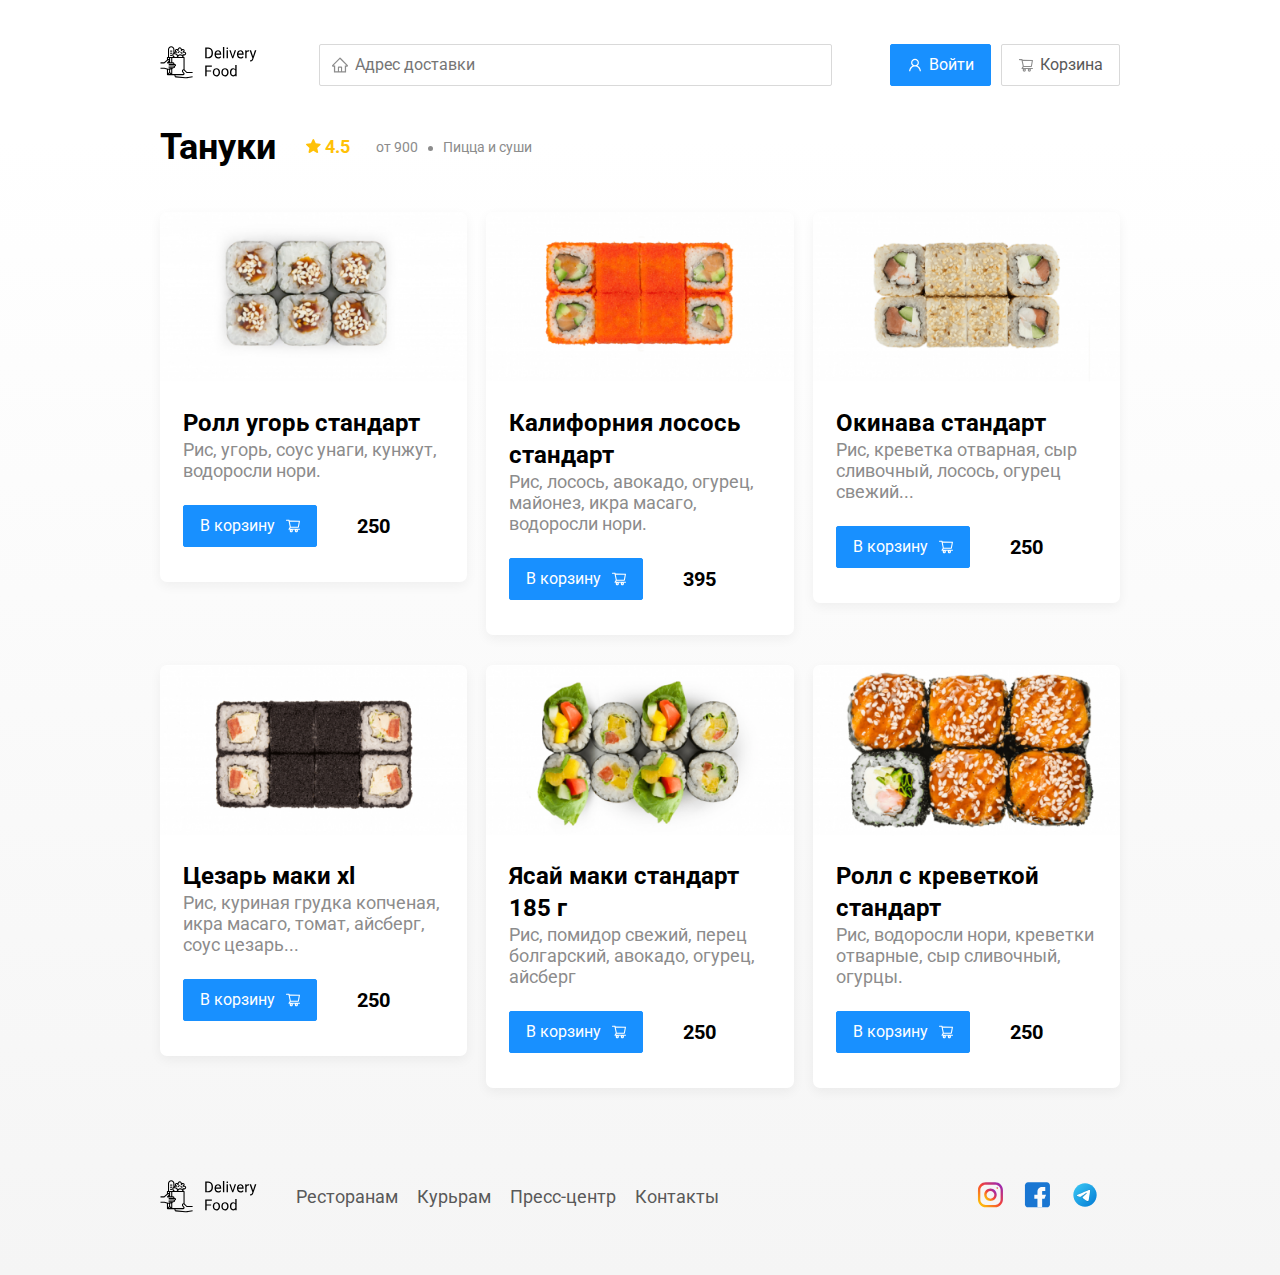
==== restaraunt.html @ 7c4f9a90 "commit" ====
<!DOCTYPE html>
<html lang="ru">
    <head>
        <meta charset="UTF-8"/>
        <meta name="viewport" content="width=device-width, initial-scale=1.0" />
        <title>Тануки</title>
        <link rel="preconnect" href="https://fonts.googleapis.com">
        <link rel="preconnect" href="https://fonts.gstatic.com" crossorigin>
        <link rel="stylesheet" href="https://fonts.googleapis.com/css2?family=Roboto:wght@400;700&display=swap" />
        <link rel="stylesheet" href="https://cdnjs.cloudflare.com/ajax/libs/animate.css/4.1.1/animate.min.css" />
        <link rel="stylesheet" href="css/style.css" />
        <link rel="stylesheet" href="css/normalize.css">
    </head>
    <body>
        <div class="container">
            <header class="header">
                <a href="index.html" class="logo">
                    <img src="img/logo.svg" alt="logo" class="logo" />
                </a>
                <input type="text" class="input input-address" placeholder="Адрес доставки">
                <div class="buttons">
                    <button class="button button-primary">
                        <img src="img/user.svg" alt="user" class="button-icon">
                        <span class="button-text">Войти</span>
                    </button>
                    <button class="button" id="cart-button">
                        <img src="img/shopping-cart.svg" alt="user" class="button-icon">
                        <span class="button-text">Корзина</span>
                    </button>
                </div>
            </header>

            
        </div>
        <!-- /.container -->
        <main class="main">
            <div class="container">
                
                <section class="restaraunt">
                    <div class="section-heading">
                        <h2 class="section-title">Тануки</h2>
                        <div class="card-info">
                            <div class="rating">
                                <img src="/img/star.svg" alt="rating" class="rating-star">
                                4.5
                            </div>
                            <div class="price">от 900</div>
                            <div class="category">Пицца и суши</div>
                        </div>
                    </div>
                    <div class="cards">
                        <div class="card wow animate__animated animate__fadeInUp" data-wow-delay="0.2s">
                            <img src="img/ugor.png" alt="card" class="card-image" />
                            <div class="card-text">
                                <div class="card-heading">
                                    <h3 class="card-title card-title-reg">Ролл угорь стандарт</h3>
                                </div>
                                <!-- /.card-heading -->
                                <div class="card-info">
                                    <div class="ingredietns">Рис, угорь, соус унаги, кунжут, водоросли нори.</div>
                                </div>
                                
                                <div class="card-buttons">
                                    <button class="button button-primary">
                                        <span class="button-card-text">В корзину</span>
                                        <img src="img/store.svg" alt="shopping-cart" class="card-button-image">
                                    </button>
                                    <strong class="card-price-bold">250</strong>
                                </div>
                            </div>
                            <!-- /.card-text -->
                        </div>
                        <!-- /.card -->
                
                        <div class="card wow animate__animated animate__fadeInUp" data-wow-delay="0.4s">
                            <img src="img/californy.png" alt="card" class="card-image" />
                            <div class="card-text">
                                <div class="card-heading">
                                    <h3 class="card-title card-title-reg">Калифорния лосось стандарт</h3>
                                </div>
                                <!-- /.card-heading -->
                                <div class="card-info">
                                    <div class="ingredietns">Рис, лосось, авокадо, огурец, майонез, икра масаго, водоросли нори.</div>
                                </div>
                            
                                <div class="card-buttons">
                                    <button class="button button-primary">
                                        <span class="button-card-text">В корзину</span>
                                        <img src="img/store.svg" alt="shopping-cart" class="card-button-image">
                                    </button>
                                    <strong class="card-price-bold">395</strong>
                                </div>
                            </div>
                            <!-- /.card-text -->
                        </div>
                        <!-- /.card -->
                
                        <div class="card wow animate__animated animate__fadeInUp" data-wow-delay="0.6s">
                            <img src="img/okinawa.png" alt="card" class="card-image" />
                            <div class="card-text">
                                <div class="card-heading">
                                    <h3 class="card-title card-title-reg">Окинава стандарт</h3>
                                </div>
                                <!-- /.card-heading -->
                                <div class="card-info">
                                    <div class="ingredietns">Рис, креветка отварная, сыр сливочный, лосось, огурец свежий...</div>
                                </div>
                            
                                <div class="card-buttons">
                                    <button class="button button-primary">
                                        <span class="button-card-text">В корзину</span>
                                        <img src="img/store.svg" alt="shopping-cart" class="card-button-image">
                                    </button>
                                    <strong class="card-price-bold">250</strong>
                                </div>
                            </div>
                            <!-- /.card-text -->
                        </div>
                        <!-- /.card -->
                
                        <div class="card wow animate__animated animate__fadeInUp" data-wow-delay="0.2s">
                            <img src="img/csesar.png" alt="card" class="card-image" />
                            <div class="card-text">
                                <div class="card-heading">
                                    <h3 class="card-title card-title-reg">Цезарь маки xl</h3>
                                </div>
                                <!-- /.card-heading -->
                                <div class="card-info">
                                    <div class="ingredietns">Рис, куриная грудка копченая, икра масаго, томат, айсберг, соус цезарь...</div>
                                </div>
                            
                                <div class="card-buttons">
                                    <button class="button button-primary">
                                        <span class="button-card-text">В корзину</span>
                                        <img src="img/store.svg" alt="shopping-cart" class="card-button-image">
                                    </button>
                                    <strong class="card-price-bold">250</strong>
                                </div>
                            </div>
                            <!-- /.card-text -->
                        </div>
                        <!-- /.card -->
                
                        <div class="card wow animate__animated animate__fadeInUp" data-wow-delay="0.4s">
                            <img src="img/yasai.png" alt="card" class="card-image" />
                            <div class="card-text">
                                <div class="card-heading">
                                    <h3 class="card-title card-title-reg">Ясай маки стандарт 185 г</h3>
                                </div>
                                <!-- /.card-heading -->
                                <div class="card-info">
                                    <div class="ingredietns">Рис, помидор свежий, перец болгарский, авокадо, огурец, айсберг</div>
                                </div>
                            
                                <div class="card-buttons">
                                    <button class="button button-primary">
                                        <span class="button-card-text">В корзину</span>
                                        <img src="img/store.svg" alt="shopping-cart" class="card-button-image">
                                    </button>
                                    <strong class="card-price-bold">250</strong>
                                </div>
                            </div>
                            <!-- /.card-text -->
                        </div>
                        <!-- /.card -->
                
                        <div class="card wow animate__animated animate__fadeInUp" data-wow-delay="0.6s">
                            <img src="img/krevetka.png" alt="card" class="card-image" />
                            <div class="card-text">
                                <div class="card-heading">
                                    <h3 class="card-title card-title-reg">Ролл с креветкой стандарт</h3>
                                </div>
                                <!-- /.card-heading -->
                                <div class="card-info">
                                    <div class="ingredietns">Рис, водоросли нори, креветки отварные, сыр сливочный, огурцы.</div>
                                </div>
                            
                                <div class="card-buttons">
                                    <button class="button button-primary">
                                        <span class="button-card-text">В корзину</span>
                                        <img src="img/store.svg" alt="shopping-cart" class="card-button-image">
                                    </button>
                                    <strong class="card-price-bold">250</strong>
                                </div>
                            </div>
                            <!-- /.card-text -->
                        </div>
                        <!-- /.card -->
                    </div>
                    <!-- /.cards -->
                
                </section>
            </div>
            <!-- /.container -->
            <footer class="footer">
                <div class="container">
                    <div class="footer-block">
                        <img src="img/logo.svg" alt="logo" class="logo footer-logo">
                        <nav class="footer-nav">
                            <a href="" class="footer-link">Ресторанам</a>
                            <a href="" class="footer-link">Курьрам</a>
                            <a href="" class="footer-link">Пресс-центр</a>
                            <a href="" class="footer-link">Контакты</a>
                        </nav>
                         <div class="social-links">
                            <a href="" class="social-link"><img src="img/Inst.svg" alt="instagram"></a>
                            <a href="" class="social-link"><img src="img/Facebook.svg" alt="facebook"></a>
                            <a href="" class="social-link"><img src="img/telegram.svg" alt="telegram"></a>
                         </div>
                    </div>
                    <!-- /.footer-block -->
                </div>
            </footer>

            <div class="modal">
                <div class="modal-dialog">
                    <div class="modal-header">
                        <h3 class="modal-title">Кошик</h3>
                        <button class="close">&times;</button>
                    </div>
                    <div class="modal-body">
                        <div class="food-row">
                            <span class="food-name">Ролл угорь стандарт</span>
                            <strong class="food-price">250</strong>
                            <div class="food-counter">
                                <button class="counter-button">-</button>
                                <span class="counter">1</span>
                                <button class="counter-button">+</button>
                            </div>
                        </div>
                        <!-- /.foods-row -->
                        <div class="food-row">
                            <span class="food-name">Ролл угорь стандарт</span>
                            <strong class="food-price">250</strong>
                            <div class="food-counter">
                                <button class="counter-button">-</button>
                                <span class="counter">1</span>
                                <button class="counter-button">+</button>
                            </div>
                        </div>
                        <!-- /.foods-row -->
                        <div class="food-row">
                            <span class="food-name">Ролл угорь стандарт</span>
                            <strong class="food-price">250</strong>
                            <div class="food-counter">
                                <button class="counter-button">-</button>
                                <span class="counter">1</span>
                                <button class="counter-button">+</button>
                            </div>
                        </div>
                        <!-- /.foods-row -->
                        <div class="food-row">
                            <span class="food-name">Ролл угорь стандарт</span>
                            <strong class="food-price">250</strong>
                            <div class="food-counter">
                                <button class="counter-button">-</button>
                                <span class="counter">1</span>
                                <button class="counter-button">+</button>
                            </div>
                        </div>
                        <!-- /.foods-row -->
                        <div class="food-row">
                            <span class="food-name">Ролл угорь стандарт</span>
                            <strong class="food-price">250</strong>
                            <div class="food-counter">
                                <button class="counter-button">-</button>
                                <span class="counter">1</span>
                                <button class="counter-button">+</button>
                            </div>
                        </div>
                        <!-- /.foods-row -->
                        
                    </div>
                    <!-- /.modal-body -->
                    <div class="modal-footer">
                        <span class="modal-pricetag">1250</span>
                        <div class="footer-buttons">
                            <button class="button button-primary">Оформить заказ</button>
                            <button class="button">Отмена</button>
                        </div>
                    </div>
                    <!-- /.modal-footer -->

                </div>
                <!-- /.modal-dialog -->
            </div>

        </main>
        <script src="js/wow.min.js"></script>
        <script src="js/main.js"></script>
    </body>
</html>
---- css/style.css ----
*{
    box-sizing:border-box;
}
body{
    font-family: "Roboto", sans-serif;
    padding-top: 44px;
}
.container{
    max-width: 1200px;
    margin:auto;
    
}
.header{
    display: flex;
    align-items: center;
    justify-content: space-between;
    margin-bottom: 40px;
}
.input{
    background: #FFFFFF;
    border: 1px solid #D9D9D9;
    border-radius: 2px;
    font-size: 16px;
    line-height: 24px;
    padding: 8px;
    padding-left: 35px;
    background-repeat: no-repeat;
    background-position: left 11px center;
}
.input-address{
    flex:0.8;
    background-image: url(../img/home.svg);
}
.input-search{
    background-image: url(../img/search.svg);
    width: 300px;
    margin-left: auto;
}
.buttons{
    display: flex;
    align-items:center;
}
.button{
    display: flex;
    align-items:center;
    padding: 8px 16px;
    background: #FFFFFF;
    border: 1px solid #D9D9D9;
    box-sizing: border-box;
    box-shadow: 0px 0px 2px rgba(0, 0, 0, 0.0015);
    border-radius: 2px;
    color: #595959;
    font-size: 16px;
    line-height: 24px;
    display: flex;
    align-items:center;
}
.button-primary{
    background: #1890FF;
    border: 1px solid #1890FF;
    color:#FFFFFF;
    margin-right: 10px;
}
.button-icon{
    margin-right: 6px;
    vertical-align: middle;
}
.button-card-text{
    margin-right: 10px;
}
.button-text {
    vertical-align: middle;
}
.promo{
    box-shadow: 0px 7px 12px rgba(158,158,163,0.1);
    background: #fff1b8 url(../img/promo-image.png) no-repeat top 14px right 59px / 411px;
    border-radius: 10px;
    padding: 68px 70px;
    margin-bottom: 56px;
}
.promo-title{
    font-style: normal;
    font-weight: 700;
    font-size: 39px;
    line-height: 46px;
    color: #302C34;
}
.promo-text{
    max-width: 538px;
    font-style: normal;
    font-weight: 400;
    font-size: 24px;
    line-height: 28px;
    color: #302C34;
}
.section-heading{
    display: flex;
    align-items:center;
    margin-bottom: 44px;
}
.section-title{
    font-family: 'Roboto';
    font-style: normal;
    font-weight: 700;
    font-size: 36px;
    line-height: 42px;
    margin: 0;
    color: #000000;
    margin-right: 30px;
}
.cards{
    display: flex;
    align-items: flex-start;
    flex-wrap: wrap;
    justify-content: space-between;
}
.card{
    background: #FFFFFF;
    box-shadow: 0px 4px 12px rgba(0, 0, 0, 0.05);
    border-radius:7px;
    overflow: hidden;
    margin-bottom: 30px;
    flex-basis: 32%;
    text-decoration: none;
}
.card-image{
    width: 100%;
    height: 100%;
    object-fit: cover;
}
.card-text{
    padding: 20px 23px 35px 23px;
}

.card-heading{
    display: flex;
    align-items:center;
    justify-content: space-between;

}
.card-title{
    margin: 0;
    font-style: normal;
    font-weight: 700;
    font-size: 24px;
    line-height: 32px;
}
.card-title-reg{
    font-style: 400; 
}
.card-tag{
    font-style: normal;
    font-weight: normal;
    font-size: 12px;
    line-height: 20px;
    color: #ffffff;

    background: #262626;
    border-radius: 2px;
    padding: 1px 8px;

}
.card-info{
    display: flex;
    align-items: center;
    flex-wrap: wrap; 
}
.card-buttons{
    display: flex;
    align-items: center;
    margin-top: 24px;
}
.card-price-bold{
    font-weight: bold;
    font-size: 20px;
    line-height: 32px;
    margin-left: 30px;
}
.rating{
    margin-right: 26px;
    color: #FFC107;
    font-weight: 700;
    font-size: 18px;
    line-height: 32px;
}
.price, 
.category{
    font-weight: 400;
    font-size: 18px;
    line-height: 32px;
    color: #8C8C8C;
    text-overflow: ellipsis;
    overflow: hidden;
    white-space: nowrap;
    max-width: 150px;
}
.price{
    margin-right: 10px;
}
.ingredietns{
    font-size: 18px;
    line-height: 21px;
    color: #8C8C8C;
}
.price:after{
    content:"";
    width: 5px;
    height: 5px;
    background-color: #8c8c8c;
    display: inline-block;
    vertical-align: middle;
    border-radius: 50%;
    margin-left: 10px;
}
.main{
    background: linear-gradient(180deg, rgba(245, 245, 245, 0) 1.04%, #F5F5F5 100%);
}

.footer{
    padding: 60px 0;
}

.footer-block{
    display: flex;
    align-items: center;
    justify-content: space-between;

}
.footer-nav{
    margin-right: auto;
    margin-left: 35px;
}
.footer-link{
    display: inline-block;
    color: #595959;
    text-decoration: none;
    font-style: normal;
        font-weight: 400;
        font-size: 18px;
        line-height: 21px;
    
}
.footer-link:not(:last-child){
    margin-right: 15px;
}
.social-links{
    display: flex;
    align-items: center;

}
.social-link:not(last-child) {
    margin-right: 21px;   
}

.modal{
    position: fixed;
    left: 0;
    top: 0;  
    width: 100%;
    height: 100%;
    background: rgba(0, 0, 0, 0.4);
    display: none;
}
.is-open{
    display: flex;
}
.modal-dialog{
    max-width: 780px;
    width: 95%;
    background: #FFFFFF;
    border-radius: 5px;
    margin:auto;
    padding: 40px 45px;
}
.modal-header{
    display: flex;
    align-items: center;
    justify-content: space-between;
    margin-bottom: 45px;
}
.modal-title{
    margin: 0;
    font-weight: bold;
    font-size: 36px;
    line-height: 42px;
}
.close{
    font-size: 36px;
    border: none;
    background-color: transparent;
}

.modal-body{
    margin-bottom: 52px;
}

.food-row{
    display: flex;
    align-items: flex-start;
    justify-content: space-between;
    padding-bottom: 8px;
    border-bottom: 1px solid #d9d9d9;
    margin-bottom: 15px;
}
.food-name{
    font-weight: bold;
    font-size: 18px;
    line-height: 32px;
}

.food-price{
    margin-left: auto;
    margin-right: 47px;
    font-weight: bold;
    font-size: 20px;
    line-height: 32px;
}
.food-counter{
    display: flex;
    align-items: center;
}

.counter-button{
    display: flex;
    align-items: center;
    justify-content: center;
    width: 39px;
    height: 32px;
    background: #FFFFFF;
    box-sizing: border-box;
    border: 1px solid #40A9FF;
    border-radius: 2px;
    font-weight: normal;
    font-size: 14px;
    line-height: 22px;
    color: #40A9FF;
}
.counter{
    font-size: 16px;
    line-height: 24px;
    margin-left: 10px;
    margin-right: 10px;
}

.modal-footer{
    display: flex;
    align-items: center;
    justify-content: space-between;
}
.footer-buttons{
    display: flex;
    align-items: center;
}
.modal-pricetag{
    background: #262626;
    border-radius: 5px;
    color:#ffffff;
    padding: 15px 20px;
    font-size: 20px;
    line-height: 23px;
}
@media(max-width:1366px){
    .container{
        max-width: 960px;

    }
    .promo {
        background-position: top 21px right 10px;
        background-size: 340px;
    }
    .card .rating{
        margin-right: 15px;
    }
    .category, .price{
        font-size: 14px;

    }
}
@media(max-width:992px) {
    .container{
        max-width: 750px;

    }
    .promo{
        padding: 50px;
        background-position: top 19px right 2px;
        background-size: 290px;
    }
    .promo-text{
        font-size: 18px;
        max-width: 400px;
    }
    .card{
        flex-basis: 49%;
    }
    .footer-link{
        font-size: 16px;
    }
}
@media(max-width:768px){
    .container{
        max-width: 560px;

    }
    .card-info{
        flex-wrap: wrap;
    }
    .card .rating{
        flex-basis: 100%;
    }
    .card-title{
        font-size: 18px;
    }
    .promo{
        background: #fff1b8 url(../img/promo-image.png) no-repeat top -3px right -182px / 346px;
        background-position: top -3px right -149px;
        background-size: 285px;
    }
    .promo-title{
        font-size: 24px;
        line-height: 1.4;
    }
    .promo-text{
        margin-top: 0;
    }
}
@media (max-width: 578px){
    .container{
        width: 90%;
    }
    .header{
        flex-wrap: wrap;
    }
    .input-address{
        order:5;
        margin-top: 15px;
        flex: 1;
    }
    .promo{
        background-image: none;
    }
    .promo-title{
        margin-bottom: 10px;
    }
    .section-title{
        font-size: 20px;
    }
    .card{
        flex-basis: 100%;
    }
    .card-image{
        width: 100%;
    }
    .footer{
        padding: 30px 0;
    }
    .footer-block{
        align-items: flex-start;
    }
    .footer-nav{
        order: 0;
        margin-right: 0;
        margin-left: 0;
        display: flex;
        flex-direction: column;
    }
    .footer-logo{
        margin-right: 15px;
        order: 1;
    }
    .social-links{
        order: 2;
    }
}
@media (max-width:480px){
    .button-text{
        display: none;
    }
    .button-icon{
        margin: 0;
    }
    .button{
        min-height: 40px;
    }
    .promo{
        padding: 20px;
    }
    .section-heading{
        flex-wrap: wrap;
    }
    .footer-block{
        flex-wrap: wrap;
        flex-direction: column;
        align-items: center;
    }
    .footer-logo{
        order: 0;
        margin-bottom: 20px;
        margin-right: -8px;
    }
    .footer-nav{
        margin-bottom: 20px;
        text-align: center;
    }
    .footer-link:not(:last-child){
        margin-right: 0;
    }
}
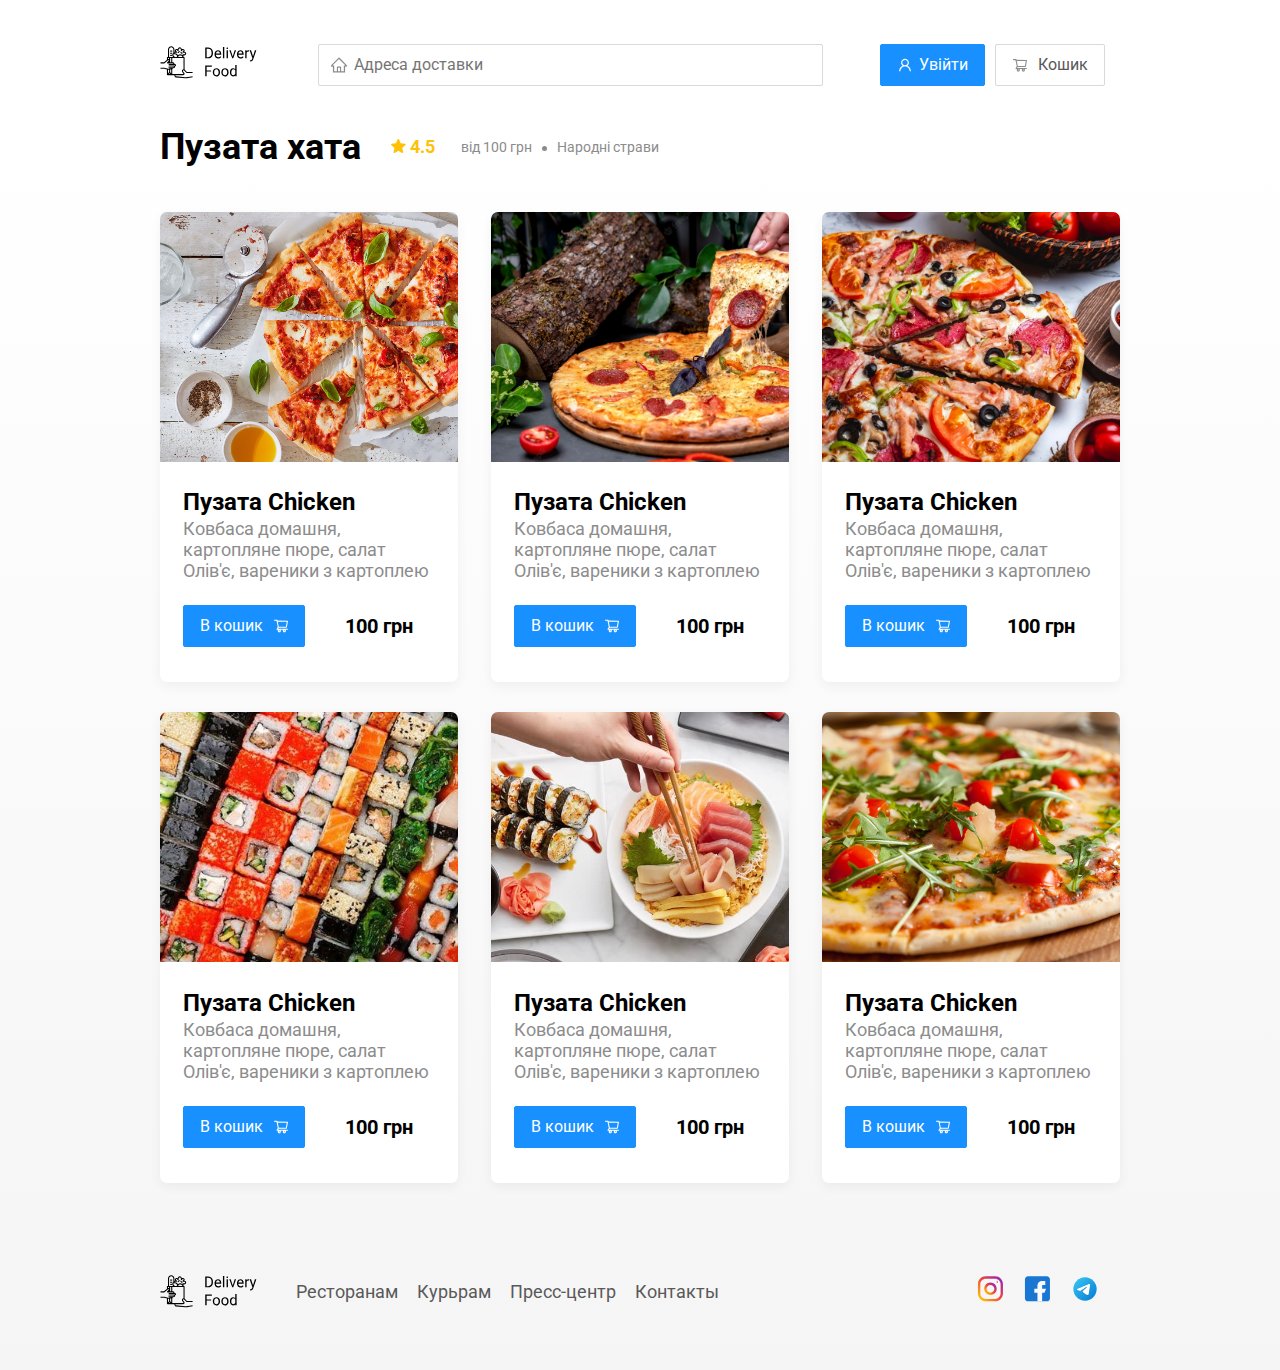
==== commit 869bb5aa: "4_4" ====
--- a/restaraunt.html
+++ b/restaraunt.html
@@ -1,292 +1,371 @@
 <!DOCTYPE html>
 <html lang="ru">
-    <head>
-        <meta charset="UTF-8"/>
-        <meta name="viewport" content="width=device-width, initial-scale=1.0" />
-        <title>Тануки</title>
-        <link rel="preconnect" href="https://fonts.googleapis.com">
-        <link rel="preconnect" href="https://fonts.gstatic.com" crossorigin>
-        <link rel="stylesheet" href="https://fonts.googleapis.com/css2?family=Roboto:wght@400;700&display=swap" />
-        <link rel="stylesheet" href="https://cdnjs.cloudflare.com/ajax/libs/animate.css/4.1.1/animate.min.css" />
-        <link rel="stylesheet" href="css/style.css" />
-        <link rel="stylesheet" href="css/normalize.css">
-    </head>
-    <body>
+  <head>
+    <meta charset="UTF-8" />
+    <meta name="viewport" content="width=device-width, initial-scale=1.0" />
+    <title>QI Pizza - доставка їжі додому</title>
+    <link rel="preconnect" href="https://fonts.googleapis.com" />
+    <link rel="preconnect" href="https://fonts.gstatic.com" crossorigin />
+    <link
+      rel="stylesheet"
+      href="https://fonts.googleapis.com/css2?family=Roboto:wght@400;700&display=swap"
+    />
+    <link
+      rel="stylesheet"
+      href="https://cdnjs.cloudflare.com/ajax/libs/animate.css/4.1.1/animate.min.css"
+    />
+    <link rel="stylesheet" href="css/style.css" />
+    <link rel="stylesheet" href="css/normalize.css" />
+  </head>
+  <body>
+    <div class="container">
+      <header class="header">
+        <a href="index.html" class="logo">
+          <img src="img/logo.svg" alt="logo" class="logo" />
+        </a>
+        <input
+          type="text"
+          class="input input-address"
+          placeholder="Адреса доставки"
+        />
+        <div class="buttons">
+          <button class="button button-primary">
+            <img src="img/user.svg" alt="user" class="button-icon" />
+            <span class="button-text">Увійти</span>
+          </button>
+          <button class="button" id="cart-button">
+            <img src="img/shopping-cart.svg" alt="user" class="button-icon" />
+            <span class="button-text"> Кошик</span>
+          </button>
+        </div>
+      </header>
+    </div>
+    <!-- /.container -->
+    <main class="main">
+      <div class="container">
+        <section class="restaraunt">
+          <div class="section-heading">
+            <h2 class="section-title">Пузата хата</h2>
+            <div class="card-info">
+              <div class="rating">
+                <img src="img/star.svg" alt="rating" class="rating-star" />
+                4.5
+              </div>
+              <div class="price">від 100 грн</div>
+              <div class="category">Народні страви</div>
+            </div>
+          </div>
+          <div class="cards">
+            <div
+              class="card wow animate__animated animate__fadeInUp"
+              data-wow-delay="0.2s"
+            >
+              <img src="img/card1.jpg" alt="card" class="card-image" />
+              <div class="card-text">
+                <div class="card-heading">
+                  <h3 class="card-title card-title-reg">Пузата Chicken</h3>
+                </div>
+                <!-- /.card-heading -->
+                <div class="card-info">
+                  <div class="ingredietns">
+                    Ковбаса домашня, картопляне пюре, салат Олів'є, вареники з
+                    картоплею
+                  </div>
+                </div>
+
+                <div class="card-buttons">
+                  <button class="button button-primary">
+                    <span class="button-card-text">В кошик</span>
+                    <img
+                      src="img/store.svg"
+                      alt="shopping-cart"
+                      class="card-button-image"
+                    />
+                  </button>
+                  <strong class="card-price-bold">100 грн</strong>
+                </div>
+              </div>
+              <!-- /.card-text -->
+            </div>
+            <!-- /.card -->
+
+            <div
+              class="card wow animate__animated animate__fadeInUp"
+              data-wow-delay="0.4s"
+            >
+              <img src="img/card2.png" alt="card" class="card-image" />
+              <div class="card-text">
+                <div class="card-heading">
+                  <h3 class="card-title card-title-reg">Пузата Chicken</h3>
+                </div>
+                <!-- /.card-heading -->
+                <div class="card-info">
+                  <div class="ingredietns">
+                    Ковбаса домашня, картопляне пюре, салат Олів'є, вареники з
+                    картоплею
+                  </div>
+                </div>
+
+                <div class="card-buttons">
+                  <button class="button button-primary">
+                    <span class="button-card-text">В кошик</span>
+                    <img
+                      src="img/store.svg"
+                      alt="shopping-cart"
+                      class="card-button-image"
+                    />
+                  </button>
+                  <strong class="card-price-bold">100 грн</strong>
+                </div>
+              </div>
+              <!-- /.card-text -->
+            </div>
+            <!-- /.card -->
+
+            <div
+              class="card wow animate__animated animate__fadeInUp"
+              data-wow-delay="0.6s"
+            >
+              <img src="img/card3.png" alt="card" class="card-image" />
+              <div class="card-text">
+                <div class="card-heading">
+                  <h3 class="card-title card-title-reg">Пузата Chicken</h3>
+                </div>
+                <!-- /.card-heading -->
+                <div class="card-info">
+                  <div class="ingredietns">
+                    Ковбаса домашня, картопляне пюре, салат Олів'є, вареники з
+                    картоплею
+                  </div>
+                </div>
+
+                <div class="card-buttons">
+                  <button class="button button-primary">
+                    <span class="button-card-text">В кошик</span>
+                    <img
+                      src="img/store.svg"
+                      alt="shopping-cart"
+                      class="card-button-image"
+                    />
+                  </button>
+                  <strong class="card-price-bold">100 грн</strong>
+                </div>
+              </div>
+              <!-- /.card-text -->
+            </div>
+            <!-- /.card -->
+
+            <div
+              class="card wow animate__animated animate__fadeInUp"
+              data-wow-delay="0.2s"
+            >
+              <img src="img/card4.png" alt="card" class="card-image" />
+              <div class="card-text">
+                <div class="card-heading">
+                  <h3 class="card-title card-title-reg">Пузата Chicken</h3>
+                </div>
+                <!-- /.card-heading -->
+                <div class="card-info">
+                  <div class="ingredietns">
+                    Ковбаса домашня, картопляне пюре, салат Олів'є, вареники з
+                    картоплею
+                  </div>
+                </div>
+
+                <div class="card-buttons">
+                  <button class="button button-primary">
+                    <span class="button-card-text">В кошик</span>
+                    <img
+                      src="img/store.svg"
+                      alt="shopping-cart"
+                      class="card-button-image"
+                    />
+                  </button>
+                  <strong class="card-price-bold">100 грн</strong>
+                </div>
+              </div>
+              <!-- /.card-text -->
+            </div>
+            <!-- /.card -->
+
+            <div
+              class="card wow animate__animated animate__fadeInUp"
+              data-wow-delay="0.4s"
+            >
+              <img src="img/card5.png" alt="card" class="card-image" />
+              <div class="card-text">
+                <div class="card-heading">
+                  <h3 class="card-title card-title-reg">Пузата Chicken</h3>
+                </div>
+                <!-- /.card-heading -->
+                <div class="card-info">
+                  <div class="ingredietns">
+                    Ковбаса домашня, картопляне пюре, салат Олів'є, вареники з
+                    картоплею
+                  </div>
+                </div>
+
+                <div class="card-buttons">
+                  <button class="button button-primary">
+                    <span class="button-card-text">В кошик</span>
+                    <img
+                      src="img/store.svg"
+                      alt="shopping-cart"
+                      class="card-button-image"
+                    />
+                  </button>
+                  <strong class="card-price-bold">100 грн</strong>
+                </div>
+              </div>
+              <!-- /.card-text -->
+            </div>
+            <!-- /.card -->
+
+            <div
+              class="card wow animate__animated animate__fadeInUp"
+              data-wow-delay="0.6s"
+            >
+              <img src="img/card6.png" alt="card" class="card-image" />
+              <div class="card-text">
+                <div class="card-heading">
+                  <h3 class="card-title card-title-reg">Пузата Chicken</h3>
+                </div>
+                <!-- /.card-heading -->
+                <div class="card-info">
+                  <div class="ingredietns">
+                    Ковбаса домашня, картопляне пюре, салат Олів'є, вареники з
+                    картоплею
+                  </div>
+                </div>
+
+                <div class="card-buttons">
+                  <button class="button button-primary">
+                    <span class="button-card-text">В кошик</span>
+                    <img
+                      src="img/store.svg"
+                      alt="shopping-cart"
+                      class="card-button-image"
+                    />
+                  </button>
+                  <strong class="card-price-bold">100 грн</strong>
+                </div>
+              </div>
+              <!-- /.card-text -->
+            </div>
+            <!-- /.card -->
+          </div>
+          <!-- /.cards -->
+        </section>
+      </div>
+      <!-- /.container -->
+      <footer class="footer">
         <div class="container">
-            <header class="header">
-                <a href="index.html" class="logo">
-                    <img src="img/logo.svg" alt="logo" class="logo" />
-                </a>
-                <input type="text" class="input input-address" placeholder="Адрес доставки">
-                <div class="buttons">
-                    <button class="button button-primary">
-                        <img src="img/user.svg" alt="user" class="button-icon">
-                        <span class="button-text">Войти</span>
-                    </button>
-                    <button class="button" id="cart-button">
-                        <img src="img/shopping-cart.svg" alt="user" class="button-icon">
-                        <span class="button-text">Корзина</span>
-                    </button>
-                </div>
-            </header>
-
-            
+          <div class="footer-block">
+            <img src="img/logo.svg" alt="logo" class="logo footer-logo" />
+            <nav class="footer-nav">
+              <a href="" class="footer-link">Ресторанам</a>
+              <a href="" class="footer-link">Курьрам</a>
+              <a href="" class="footer-link">Пресс-центр</a>
+              <a href="" class="footer-link">Контакты</a>
+            </nav>
+            <div class="social-links">
+              <a href="" class="social-link"
+                ><img src="img/Inst.svg" alt="instagram"
+              /></a>
+              <a href="" class="social-link"
+                ><img src="img/Facebook.svg" alt="facebook"
+              /></a>
+              <a href="" class="social-link"
+                ><img src="img/telegram.svg" alt="telegram"
+              /></a>
+            </div>
+          </div>
+          <!-- /.footer-block -->
         </div>
-        <!-- /.container -->
-        <main class="main">
-            <div class="container">
-                
-                <section class="restaraunt">
-                    <div class="section-heading">
-                        <h2 class="section-title">Тануки</h2>
-                        <div class="card-info">
-                            <div class="rating">
-                                <img src="/img/star.svg" alt="rating" class="rating-star">
-                                4.5
-                            </div>
-                            <div class="price">от 900</div>
-                            <div class="category">Пицца и суши</div>
-                        </div>
-                    </div>
-                    <div class="cards">
-                        <div class="card wow animate__animated animate__fadeInUp" data-wow-delay="0.2s">
-                            <img src="img/ugor.png" alt="card" class="card-image" />
-                            <div class="card-text">
-                                <div class="card-heading">
-                                    <h3 class="card-title card-title-reg">Ролл угорь стандарт</h3>
-                                </div>
-                                <!-- /.card-heading -->
-                                <div class="card-info">
-                                    <div class="ingredietns">Рис, угорь, соус унаги, кунжут, водоросли нори.</div>
-                                </div>
-                                
-                                <div class="card-buttons">
-                                    <button class="button button-primary">
-                                        <span class="button-card-text">В корзину</span>
-                                        <img src="img/store.svg" alt="shopping-cart" class="card-button-image">
-                                    </button>
-                                    <strong class="card-price-bold">250</strong>
-                                </div>
-                            </div>
-                            <!-- /.card-text -->
-                        </div>
-                        <!-- /.card -->
-                
-                        <div class="card wow animate__animated animate__fadeInUp" data-wow-delay="0.4s">
-                            <img src="img/californy.png" alt="card" class="card-image" />
-                            <div class="card-text">
-                                <div class="card-heading">
-                                    <h3 class="card-title card-title-reg">Калифорния лосось стандарт</h3>
-                                </div>
-                                <!-- /.card-heading -->
-                                <div class="card-info">
-                                    <div class="ingredietns">Рис, лосось, авокадо, огурец, майонез, икра масаго, водоросли нори.</div>
-                                </div>
-                            
-                                <div class="card-buttons">
-                                    <button class="button button-primary">
-                                        <span class="button-card-text">В корзину</span>
-                                        <img src="img/store.svg" alt="shopping-cart" class="card-button-image">
-                                    </button>
-                                    <strong class="card-price-bold">395</strong>
-                                </div>
-                            </div>
-                            <!-- /.card-text -->
-                        </div>
-                        <!-- /.card -->
-                
-                        <div class="card wow animate__animated animate__fadeInUp" data-wow-delay="0.6s">
-                            <img src="img/okinawa.png" alt="card" class="card-image" />
-                            <div class="card-text">
-                                <div class="card-heading">
-                                    <h3 class="card-title card-title-reg">Окинава стандарт</h3>
-                                </div>
-                                <!-- /.card-heading -->
-                                <div class="card-info">
-                                    <div class="ingredietns">Рис, креветка отварная, сыр сливочный, лосось, огурец свежий...</div>
-                                </div>
-                            
-                                <div class="card-buttons">
-                                    <button class="button button-primary">
-                                        <span class="button-card-text">В корзину</span>
-                                        <img src="img/store.svg" alt="shopping-cart" class="card-button-image">
-                                    </button>
-                                    <strong class="card-price-bold">250</strong>
-                                </div>
-                            </div>
-                            <!-- /.card-text -->
-                        </div>
-                        <!-- /.card -->
-                
-                        <div class="card wow animate__animated animate__fadeInUp" data-wow-delay="0.2s">
-                            <img src="img/csesar.png" alt="card" class="card-image" />
-                            <div class="card-text">
-                                <div class="card-heading">
-                                    <h3 class="card-title card-title-reg">Цезарь маки xl</h3>
-                                </div>
-                                <!-- /.card-heading -->
-                                <div class="card-info">
-                                    <div class="ingredietns">Рис, куриная грудка копченая, икра масаго, томат, айсберг, соус цезарь...</div>
-                                </div>
-                            
-                                <div class="card-buttons">
-                                    <button class="button button-primary">
-                                        <span class="button-card-text">В корзину</span>
-                                        <img src="img/store.svg" alt="shopping-cart" class="card-button-image">
-                                    </button>
-                                    <strong class="card-price-bold">250</strong>
-                                </div>
-                            </div>
-                            <!-- /.card-text -->
-                        </div>
-                        <!-- /.card -->
-                
-                        <div class="card wow animate__animated animate__fadeInUp" data-wow-delay="0.4s">
-                            <img src="img/yasai.png" alt="card" class="card-image" />
-                            <div class="card-text">
-                                <div class="card-heading">
-                                    <h3 class="card-title card-title-reg">Ясай маки стандарт 185 г</h3>
-                                </div>
-                                <!-- /.card-heading -->
-                                <div class="card-info">
-                                    <div class="ingredietns">Рис, помидор свежий, перец болгарский, авокадо, огурец, айсберг</div>
-                                </div>
-                            
-                                <div class="card-buttons">
-                                    <button class="button button-primary">
-                                        <span class="button-card-text">В корзину</span>
-                                        <img src="img/store.svg" alt="shopping-cart" class="card-button-image">
-                                    </button>
-                                    <strong class="card-price-bold">250</strong>
-                                </div>
-                            </div>
-                            <!-- /.card-text -->
-                        </div>
-                        <!-- /.card -->
-                
-                        <div class="card wow animate__animated animate__fadeInUp" data-wow-delay="0.6s">
-                            <img src="img/krevetka.png" alt="card" class="card-image" />
-                            <div class="card-text">
-                                <div class="card-heading">
-                                    <h3 class="card-title card-title-reg">Ролл с креветкой стандарт</h3>
-                                </div>
-                                <!-- /.card-heading -->
-                                <div class="card-info">
-                                    <div class="ingredietns">Рис, водоросли нори, креветки отварные, сыр сливочный, огурцы.</div>
-                                </div>
-                            
-                                <div class="card-buttons">
-                                    <button class="button button-primary">
-                                        <span class="button-card-text">В корзину</span>
-                                        <img src="img/store.svg" alt="shopping-cart" class="card-button-image">
-                                    </button>
-                                    <strong class="card-price-bold">250</strong>
-                                </div>
-                            </div>
-                            <!-- /.card-text -->
-                        </div>
-                        <!-- /.card -->
-                    </div>
-                    <!-- /.cards -->
-                
-                </section>
-            </div>
-            <!-- /.container -->
-            <footer class="footer">
-                <div class="container">
-                    <div class="footer-block">
-                        <img src="img/logo.svg" alt="logo" class="logo footer-logo">
-                        <nav class="footer-nav">
-                            <a href="" class="footer-link">Ресторанам</a>
-                            <a href="" class="footer-link">Курьрам</a>
-                            <a href="" class="footer-link">Пресс-центр</a>
-                            <a href="" class="footer-link">Контакты</a>
-                        </nav>
-                         <div class="social-links">
-                            <a href="" class="social-link"><img src="img/Inst.svg" alt="instagram"></a>
-                            <a href="" class="social-link"><img src="img/Facebook.svg" alt="facebook"></a>
-                            <a href="" class="social-link"><img src="img/telegram.svg" alt="telegram"></a>
-                         </div>
-                    </div>
-                    <!-- /.footer-block -->
-                </div>
-            </footer>
-
-            <div class="modal">
-                <div class="modal-dialog">
-                    <div class="modal-header">
-                        <h3 class="modal-title">Кошик</h3>
-                        <button class="close">&times;</button>
-                    </div>
-                    <div class="modal-body">
-                        <div class="food-row">
-                            <span class="food-name">Ролл угорь стандарт</span>
-                            <strong class="food-price">250</strong>
-                            <div class="food-counter">
-                                <button class="counter-button">-</button>
-                                <span class="counter">1</span>
-                                <button class="counter-button">+</button>
-                            </div>
-                        </div>
-                        <!-- /.foods-row -->
-                        <div class="food-row">
-                            <span class="food-name">Ролл угорь стандарт</span>
-                            <strong class="food-price">250</strong>
-                            <div class="food-counter">
-                                <button class="counter-button">-</button>
-                                <span class="counter">1</span>
-                                <button class="counter-button">+</button>
-                            </div>
-                        </div>
-                        <!-- /.foods-row -->
-                        <div class="food-row">
-                            <span class="food-name">Ролл угорь стандарт</span>
-                            <strong class="food-price">250</strong>
-                            <div class="food-counter">
-                                <button class="counter-button">-</button>
-                                <span class="counter">1</span>
-                                <button class="counter-button">+</button>
-                            </div>
-                        </div>
-                        <!-- /.foods-row -->
-                        <div class="food-row">
-                            <span class="food-name">Ролл угорь стандарт</span>
-                            <strong class="food-price">250</strong>
-                            <div class="food-counter">
-                                <button class="counter-button">-</button>
-                                <span class="counter">1</span>
-                                <button class="counter-button">+</button>
-                            </div>
-                        </div>
-                        <!-- /.foods-row -->
-                        <div class="food-row">
-                            <span class="food-name">Ролл угорь стандарт</span>
-                            <strong class="food-price">250</strong>
-                            <div class="food-counter">
-                                <button class="counter-button">-</button>
-                                <span class="counter">1</span>
-                                <button class="counter-button">+</button>
-                            </div>
-                        </div>
-                        <!-- /.foods-row -->
-                        
-                    </div>
-                    <!-- /.modal-body -->
-                    <div class="modal-footer">
-                        <span class="modal-pricetag">1250</span>
-                        <div class="footer-buttons">
-                            <button class="button button-primary">Оформить заказ</button>
-                            <button class="button">Отмена</button>
-                        </div>
-                    </div>
-                    <!-- /.modal-footer -->
-
-                </div>
-                <!-- /.modal-dialog -->
-            </div>
-
-        </main>
-        <script src="js/wow.min.js"></script>
-        <script src="js/main.js"></script>
-    </body>
-</html>+      </footer>
+
+      <div class="modal">
+        <div class="modal-dialog">
+          <div class="modal-header">
+            <h3 class="modal-title">Кошик</h3>
+            <button class="close">&times;</button>
+          </div>
+          <div class="modal-body">
+            <div class="food-row">
+              <span class="food-name"
+                >Ковбаса домашня, картопляне пюре, салат Олів'є</span
+              >
+              <strong class="food-price">250</strong>
+              <div class="food-counter">
+                <button class="counter-button">-</button>
+                <span class="counter">1</span>
+                <button class="counter-button">+</button>
+              </div>
+            </div>
+            <!-- /.foods-row -->
+            <div class="food-row">
+              <span class="food-name"
+                >Ковбаса домашня, картопляне пюре, салат Олів'є</span
+              >
+              <strong class="food-price">250</strong>
+              <div class="food-counter">
+                <button class="counter-button">-</button>
+                <span class="counter">1</span>
+                <button class="counter-button">+</button>
+              </div>
+            </div>
+            <!-- /.foods-row -->
+            <div class="food-row">
+              <span class="food-name"
+                >Ковбаса домашня, картопляне пюре, салат Олів'є</span
+              >
+              <strong class="food-price">250</strong>
+              <div class="food-counter">
+                <button class="counter-button">-</button>
+                <span class="counter">1</span>
+                <button class="counter-button">+</button>
+              </div>
+            </div>
+            <!-- /.foods-row -->
+            <div class="food-row">
+              <span class="food-name"
+                >Ковбаса домашня, картопляне пюре, салат Олів'є</span
+              >
+              <strong class="food-price">250</strong>
+              <div class="food-counter">
+                <button class="counter-button">-</button>
+                <span class="counter">1</span>
+                <button class="counter-button">+</button>
+              </div>
+            </div>
+            <!-- /.foods-row -->
+            <div class="food-row">
+              <span class="food-name"
+                >Ковбаса домашня, картопляне пюре, салат Олів'є</span
+              >
+              <strong class="food-price">250</strong>
+              <div class="food-counter">
+                <button class="counter-button">-</button>
+                <span class="counter">1</span>
+                <button class="counter-button">+</button>
+              </div>
+            </div>
+            <!-- /.foods-row -->
+          </div>
+          <!-- /.modal-body -->
+          <div class="modal-footer">
+            <span class="modal-pricetag">1250</span>
+            <div class="footer-buttons">
+              <button class="button button-primary">Оформить заказ</button>
+              <button class="button">Отмена</button>
+            </div>
+          </div>
+          <!-- /.modal-footer -->
+        </div>
+        <!-- /.modal-dialog -->
+      </div>
+    </main>
+    <script src="js/wow.min.js"></script>
+    <script src="js/main.js"></script>
+  </body>
+</html>
--- a/css/style.css
+++ b/css/style.css
@@ -1,508 +1,576 @@
-*{
-    box-sizing:border-box;
-}
-body{
-    font-family: "Roboto", sans-serif;
-    padding-top: 44px;
-}
-.container{
-    max-width: 1200px;
-    margin:auto;
-    
-}
-.header{
+* {
+  box-sizing: border-box;
+}
+body {
+  font-family: "Roboto", sans-serif;
+  padding-top: 44px;
+}
+.container {
+  max-width: 1200px;
+  margin: auto;
+}
+.header {
+  display: flex;
+  align-items: center;
+  justify-content: space-between;
+  margin-bottom: 40px;
+}
+.input {
+  background: #ffffff;
+  border: 1px solid #d9d9d9;
+  border-radius: 2px;
+  font-size: 16px;
+  line-height: 24px;
+  padding: 8px;
+  padding-left: 35px;
+  background-repeat: no-repeat;
+  background-position: left 11px center;
+}
+.input-address {
+  flex: 0.8;
+  background-image: url(../img/home.svg);
+}
+.input-search {
+  background-image: url(../img/search.svg);
+  width: 300px;
+  margin-left: auto;
+}
+.buttons {
+  display: flex;
+  align-items: center;
+}
+.button {
+  display: flex;
+  align-items: center;
+  padding: 8px 16px;
+  background: #ffffff;
+  border: 1px solid #d9d9d9;
+  box-sizing: border-box;
+  box-shadow: 0px 0px 2px rgba(0, 0, 0, 0.0015);
+  border-radius: 2px;
+  color: #595959;
+  font-size: 16px;
+  line-height: 24px;
+}
+.button-auth:hover,
+.button-out:hover,
+.button-login:hover {
+  background: #fcfcfc;
+  color: #7a7a7a;
+  border: 1px solid #dcdcdc;
+}
+.button-auth:hover img,
+.button-out:hover img {
+  content: url(/img/userBlack.svg);
+  width: 16px;
+  height: 18px;
+}
+
+#cart-button {
+  margin-right: 15px;
+}
+
+.user-name {
+  font-weight: 700;
+  margin-right: 10px;
+}
+.button-primary {
+  background: #1890ff;
+  border: 1px solid #1890ff;
+  color: #ffffff;
+  margin-right: 10px;
+}
+.button-icon {
+  margin-right: 6px;
+  vertical-align: middle;
+}
+.button-card-text {
+  margin-right: 10px;
+}
+.button-text {
+  vertical-align: middle;
+}
+.footer-login {
+  display: flex;
+  flex-direction: row;
+  width: 100%;
+  justify-content: flex-end;
+}
+.button-login {
+  background: #1890ff;
+  border: 1px solid #1890ff;
+  color: #ffffff;
+}
+.promo {
+  box-shadow: 0px 7px 12px rgba(158, 158, 163, 0.1);
+  border-radius: 10px;
+  padding: 68px 70px;
+  margin-bottom: 56px;
+}
+.pizza {
+  background: #fff1b8 url(../img/promo/pizza1.png) no-repeat top -41px right -117px /
+    471px;
+}
+.kebab {
+  background: #b8e5ff url(../img/promo/kebab.png) no-repeat right 20px / 550px;
+}
+.vegetables {
+  background: #b8ffc7 url(../img/promo/vegetables.png) no-repeat right 0 / 850px;
+}
+.sushi {
+  background: #ffb8ff url(../img/promo/sushi.png) no-repeat right 20px / 550px;
+}
+.promo-title {
+  font-style: normal;
+  font-weight: 700;
+  font-size: 39px;
+  line-height: 46px;
+  color: #302c34;
+}
+.promo-text {
+  max-width: 538px;
+  font-style: normal;
+  font-weight: 400;
+  font-size: 24px;
+  line-height: 28px;
+  color: #302c34;
+}
+.section-heading {
+  display: flex;
+  align-items: center;
+  margin-bottom: 44px;
+}
+.section-title {
+  font-family: "Roboto";
+  font-style: normal;
+  font-weight: 700;
+  font-size: 36px;
+  line-height: 42px;
+  margin: 0;
+  color: #000000;
+  margin-right: 30px;
+}
+.cards {
+  display: flex;
+  align-items: flex-start;
+  flex-wrap: wrap;
+  justify-content: space-between;
+}
+.card {
+  cursor: pointer;
+  background: #ffffff;
+  box-shadow: 0px 4px 12px rgba(0, 0, 0, 0.05);
+  border-radius: 7px;
+  overflow: hidden;
+  margin-bottom: 30px;
+  flex-basis: 31%;
+  text-decoration: none;
+}
+.card-image {
+  width: 384px;
+  height: 250px;
+  object-fit: cover;
+}
+.card-text {
+  padding: 20px 23px 35px 23px;
+}
+
+.card-heading {
+  display: flex;
+  align-items: center;
+  justify-content: space-between;
+}
+.card-title {
+  margin: 0;
+  font-style: normal;
+  font-weight: 700;
+  font-size: 24px;
+  line-height: 32px;
+}
+.card-title-reg {
+  font-style: 400;
+}
+.card-tag {
+  font-style: normal;
+  font-weight: normal;
+  font-size: 12px;
+  line-height: 20px;
+  color: #ffffff;
+
+  background: #262626;
+  border-radius: 2px;
+  padding: 1px 8px;
+}
+.card-info {
+  display: flex;
+  align-items: center;
+  flex-wrap: wrap;
+}
+.card-buttons {
+  display: flex;
+  align-items: center;
+  margin-top: 24px;
+}
+.card-price-bold {
+  font-weight: bold;
+  font-size: 20px;
+  line-height: 32px;
+  margin-left: 30px;
+}
+.rating {
+  margin-right: 26px;
+  color: #ffc107;
+  font-weight: 700;
+  font-size: 18px;
+  line-height: 32px;
+}
+.price,
+.category {
+  font-weight: 400;
+  font-size: 18px;
+  line-height: 32px;
+  color: #8c8c8c;
+  text-overflow: ellipsis;
+  overflow: hidden;
+  white-space: nowrap;
+  max-width: 150px;
+}
+.price {
+  margin-right: 10px;
+}
+.ingredietns {
+  font-size: 18px;
+  line-height: 21px;
+  color: #8c8c8c;
+}
+.price:after {
+  content: "";
+  width: 5px;
+  height: 5px;
+  background-color: #8c8c8c;
+  display: inline-block;
+  vertical-align: middle;
+  border-radius: 50%;
+  margin-left: 10px;
+}
+.main {
+  background: linear-gradient(
+    180deg,
+    rgba(245, 245, 245, 0) 1.04%,
+    #f5f5f5 100%
+  );
+}
+
+.footer {
+  padding: 60px 0;
+}
+
+.footer-block {
+  display: flex;
+  align-items: center;
+  justify-content: space-between;
+}
+.footer-nav {
+  margin-right: auto;
+  margin-left: 35px;
+}
+.footer-link {
+  display: inline-block;
+  color: #595959;
+  text-decoration: none;
+  font-style: normal;
+  font-weight: 400;
+  font-size: 18px;
+  line-height: 21px;
+}
+.footer-link:not(:last-child) {
+  margin-right: 15px;
+}
+.social-links {
+  display: flex;
+  align-items: center;
+}
+.social-link:not(last-child) {
+  margin-right: 21px;
+}
+
+.modal {
+  position: fixed;
+  left: 0;
+  top: 0;
+  width: 100%;
+  height: 100%;
+  background: rgba(0, 0, 0, 0.4);
+  display: none;
+}
+.is-open {
+  display: flex;
+}
+.modal-dialog {
+  max-width: 780px;
+  width: 95%;
+  background: #ffffff;
+  border-radius: 5px;
+  margin: auto;
+  padding: 40px 45px;
+}
+.modal-header {
+  display: flex;
+  align-items: center;
+  justify-content: space-between;
+  margin-bottom: 45px;
+}
+.modal-title {
+  margin: 0;
+  font-weight: bold;
+  font-size: 36px;
+  line-height: 42px;
+}
+
+.close {
+  font-size: 36px;
+  border: none;
+  background-color: transparent;
+}
+.close-auth {
+  display: flex;
+  width: 100%;
+  justify-content: flex-end;
+}
+.modal-dialog-auth {
+  width: auto;
+}
+
+.modal-auth-container {
+  display: flex;
+  flex-direction: column;
+}
+.modal-auth-item {
+  margin: 20px 0;
+  display: flex;
+  padding-left: 25px;
+  padding-right: 25px;
+}
+.modal-auth-item span {
+  padding-right: 8px;
+}
+#login {
+  margin-left: 14px;
+}
+.button-login {
+  margin-top: 45px;
+}
+
+.food-row {
+  display: flex;
+  align-items: flex-start;
+  justify-content: space-between;
+  padding-bottom: 8px;
+  border-bottom: 1px solid #d9d9d9;
+  margin-bottom: 15px;
+}
+.food-name {
+  font-weight: bold;
+  font-size: 18px;
+  line-height: 32px;
+}
+
+.food-price {
+  margin-left: auto;
+  margin-right: 47px;
+  font-weight: bold;
+  font-size: 20px;
+  line-height: 32px;
+}
+.food-counter {
+  display: flex;
+  align-items: center;
+}
+
+.counter-button {
+  display: flex;
+  align-items: center;
+  justify-content: center;
+  width: 39px;
+  height: 32px;
+  background: #ffffff;
+  box-sizing: border-box;
+  border: 1px solid #40a9ff;
+  border-radius: 2px;
+  font-weight: normal;
+  font-size: 14px;
+  line-height: 22px;
+  color: #40a9ff;
+}
+.counter {
+  font-size: 16px;
+  line-height: 24px;
+  margin-left: 10px;
+  margin-right: 10px;
+}
+
+.modal-footer {
+  display: flex;
+  align-items: center;
+  justify-content: space-between;
+}
+.footer-buttons {
+  display: flex;
+  align-items: center;
+}
+.modal-pricetag {
+  background: #262626;
+  border-radius: 5px;
+  color: #ffffff;
+  padding: 15px 20px;
+  font-size: 20px;
+  line-height: 23px;
+}
+.hide * {
+  display: none;
+}
+@media (max-width: 1366px) {
+  .container {
+    max-width: 960px;
+  }
+  .promo {
+    background-position: top 21px right 10px;
+    background-size: 340px;
+  }
+  .card .rating {
+    margin-right: 15px;
+  }
+  .category,
+  .price {
+    font-size: 14px;
+  }
+}
+@media (max-width: 992px) {
+  .container {
+    max-width: 750px;
+  }
+  .promo {
+    padding: 50px;
+    background-position: top 19px right 2px;
+    background-size: 290px;
+  }
+  .promo-text {
+    font-size: 18px;
+    max-width: 400px;
+  }
+  .card {
+    flex-basis: 49%;
+  }
+  .footer-link {
+    font-size: 16px;
+  }
+}
+@media (max-width: 768px) {
+  .container {
+    max-width: 560px;
+  }
+  .card-info {
+    flex-wrap: wrap;
+  }
+  .card .rating {
+    flex-basis: 100%;
+  }
+  .card-title {
+    font-size: 18px;
+  }
+  .promo {
+    background: #fff1b8 url(../img/promo-image.png) no-repeat top -3px right -182px /
+      346px;
+    background-position: top -3px right -149px;
+    background-size: 285px;
+  }
+  .promo-title {
+    font-size: 24px;
+    line-height: 1.4;
+  }
+  .promo-text {
+    margin-top: 0;
+  }
+}
+@media (max-width: 578px) {
+  .container {
+    width: 90%;
+  }
+  .header {
+    flex-wrap: wrap;
+  }
+  .input-address {
+    order: 5;
+    margin-top: 15px;
+    flex: 1;
+  }
+  .promo {
+    background-image: none;
+  }
+  .promo-title {
+    margin-bottom: 10px;
+  }
+  .section-title {
+    font-size: 20px;
+  }
+  .card {
+    flex-basis: 100%;
+  }
+  .card-image {
+    width: 100%;
+  }
+  .footer {
+    padding: 30px 0;
+  }
+  .footer-block {
+    align-items: flex-start;
+  }
+  .footer-nav {
+    order: 0;
+    margin-right: 0;
+    margin-left: 0;
     display: flex;
+    flex-direction: column;
+  }
+  .footer-logo {
+    margin-right: 15px;
+    order: 1;
+  }
+  .social-links {
+    order: 2;
+  }
+}
+@media (max-width: 480px) {
+  .button-text {
+    display: none;
+  }
+  .button-icon {
+    margin: 0;
+  }
+  .button {
+    min-height: 40px;
+  }
+  .promo {
+    padding: 20px;
+  }
+  .section-heading {
+    flex-wrap: wrap;
+  }
+  .footer-block {
+    flex-wrap: wrap;
+    flex-direction: column;
     align-items: center;
-    justify-content: space-between;
-    margin-bottom: 40px;
-}
-.input{
-    background: #FFFFFF;
-    border: 1px solid #D9D9D9;
-    border-radius: 2px;
-    font-size: 16px;
-    line-height: 24px;
-    padding: 8px;
-    padding-left: 35px;
-    background-repeat: no-repeat;
-    background-position: left 11px center;
-}
-.input-address{
-    flex:0.8;
-    background-image: url(../img/home.svg);
-}
-.input-search{
-    background-image: url(../img/search.svg);
-    width: 300px;
-    margin-left: auto;
-}
-.buttons{
-    display: flex;
-    align-items:center;
-}
-.button{
-    display: flex;
-    align-items:center;
-    padding: 8px 16px;
-    background: #FFFFFF;
-    border: 1px solid #D9D9D9;
-    box-sizing: border-box;
-    box-shadow: 0px 0px 2px rgba(0, 0, 0, 0.0015);
-    border-radius: 2px;
-    color: #595959;
-    font-size: 16px;
-    line-height: 24px;
-    display: flex;
-    align-items:center;
-}
-.button-primary{
-    background: #1890FF;
-    border: 1px solid #1890FF;
-    color:#FFFFFF;
-    margin-right: 10px;
-}
-.button-icon{
-    margin-right: 6px;
-    vertical-align: middle;
-}
-.button-card-text{
-    margin-right: 10px;
-}
-.button-text {
-    vertical-align: middle;
-}
-.promo{
-    box-shadow: 0px 7px 12px rgba(158,158,163,0.1);
-    background: #fff1b8 url(../img/promo-image.png) no-repeat top 14px right 59px / 411px;
-    border-radius: 10px;
-    padding: 68px 70px;
-    margin-bottom: 56px;
-}
-.promo-title{
-    font-style: normal;
-    font-weight: 700;
-    font-size: 39px;
-    line-height: 46px;
-    color: #302C34;
-}
-.promo-text{
-    max-width: 538px;
-    font-style: normal;
-    font-weight: 400;
-    font-size: 24px;
-    line-height: 28px;
-    color: #302C34;
-}
-.section-heading{
-    display: flex;
-    align-items:center;
-    margin-bottom: 44px;
-}
-.section-title{
-    font-family: 'Roboto';
-    font-style: normal;
-    font-weight: 700;
-    font-size: 36px;
-    line-height: 42px;
-    margin: 0;
-    color: #000000;
-    margin-right: 30px;
-}
-.cards{
-    display: flex;
-    align-items: flex-start;
-    flex-wrap: wrap;
-    justify-content: space-between;
-}
-.card{
-    background: #FFFFFF;
-    box-shadow: 0px 4px 12px rgba(0, 0, 0, 0.05);
-    border-radius:7px;
-    overflow: hidden;
-    margin-bottom: 30px;
-    flex-basis: 32%;
-    text-decoration: none;
-}
-.card-image{
-    width: 100%;
-    height: 100%;
-    object-fit: cover;
-}
-.card-text{
-    padding: 20px 23px 35px 23px;
-}
-
-.card-heading{
-    display: flex;
-    align-items:center;
-    justify-content: space-between;
-
-}
-.card-title{
-    margin: 0;
-    font-style: normal;
-    font-weight: 700;
-    font-size: 24px;
-    line-height: 32px;
-}
-.card-title-reg{
-    font-style: 400; 
-}
-.card-tag{
-    font-style: normal;
-    font-weight: normal;
-    font-size: 12px;
-    line-height: 20px;
-    color: #ffffff;
-
-    background: #262626;
-    border-radius: 2px;
-    padding: 1px 8px;
-
-}
-.card-info{
-    display: flex;
-    align-items: center;
-    flex-wrap: wrap; 
-}
-.card-buttons{
-    display: flex;
-    align-items: center;
-    margin-top: 24px;
-}
-.card-price-bold{
-    font-weight: bold;
-    font-size: 20px;
-    line-height: 32px;
-    margin-left: 30px;
-}
-.rating{
-    margin-right: 26px;
-    color: #FFC107;
-    font-weight: 700;
-    font-size: 18px;
-    line-height: 32px;
-}
-.price, 
-.category{
-    font-weight: 400;
-    font-size: 18px;
-    line-height: 32px;
-    color: #8C8C8C;
-    text-overflow: ellipsis;
-    overflow: hidden;
-    white-space: nowrap;
-    max-width: 150px;
-}
-.price{
-    margin-right: 10px;
-}
-.ingredietns{
-    font-size: 18px;
-    line-height: 21px;
-    color: #8C8C8C;
-}
-.price:after{
-    content:"";
-    width: 5px;
-    height: 5px;
-    background-color: #8c8c8c;
-    display: inline-block;
-    vertical-align: middle;
-    border-radius: 50%;
-    margin-left: 10px;
-}
-.main{
-    background: linear-gradient(180deg, rgba(245, 245, 245, 0) 1.04%, #F5F5F5 100%);
-}
-
-.footer{
-    padding: 60px 0;
-}
-
-.footer-block{
-    display: flex;
-    align-items: center;
-    justify-content: space-between;
-
-}
-.footer-nav{
-    margin-right: auto;
-    margin-left: 35px;
-}
-.footer-link{
-    display: inline-block;
-    color: #595959;
-    text-decoration: none;
-    font-style: normal;
-        font-weight: 400;
-        font-size: 18px;
-        line-height: 21px;
-    
-}
-.footer-link:not(:last-child){
-    margin-right: 15px;
-}
-.social-links{
-    display: flex;
-    align-items: center;
-
-}
-.social-link:not(last-child) {
-    margin-right: 21px;   
-}
-
-.modal{
-    position: fixed;
-    left: 0;
-    top: 0;  
-    width: 100%;
-    height: 100%;
-    background: rgba(0, 0, 0, 0.4);
-    display: none;
-}
-.is-open{
-    display: flex;
-}
-.modal-dialog{
-    max-width: 780px;
-    width: 95%;
-    background: #FFFFFF;
-    border-radius: 5px;
-    margin:auto;
-    padding: 40px 45px;
-}
-.modal-header{
-    display: flex;
-    align-items: center;
-    justify-content: space-between;
-    margin-bottom: 45px;
-}
-.modal-title{
-    margin: 0;
-    font-weight: bold;
-    font-size: 36px;
-    line-height: 42px;
-}
-.close{
-    font-size: 36px;
-    border: none;
-    background-color: transparent;
-}
-
-.modal-body{
-    margin-bottom: 52px;
-}
-
-.food-row{
-    display: flex;
-    align-items: flex-start;
-    justify-content: space-between;
-    padding-bottom: 8px;
-    border-bottom: 1px solid #d9d9d9;
-    margin-bottom: 15px;
-}
-.food-name{
-    font-weight: bold;
-    font-size: 18px;
-    line-height: 32px;
-}
-
-.food-price{
-    margin-left: auto;
-    margin-right: 47px;
-    font-weight: bold;
-    font-size: 20px;
-    line-height: 32px;
-}
-.food-counter{
-    display: flex;
-    align-items: center;
-}
-
-.counter-button{
-    display: flex;
-    align-items: center;
-    justify-content: center;
-    width: 39px;
-    height: 32px;
-    background: #FFFFFF;
-    box-sizing: border-box;
-    border: 1px solid #40A9FF;
-    border-radius: 2px;
-    font-weight: normal;
-    font-size: 14px;
-    line-height: 22px;
-    color: #40A9FF;
-}
-.counter{
-    font-size: 16px;
-    line-height: 24px;
-    margin-left: 10px;
-    margin-right: 10px;
-}
-
-.modal-footer{
-    display: flex;
-    align-items: center;
-    justify-content: space-between;
-}
-.footer-buttons{
-    display: flex;
-    align-items: center;
-}
-.modal-pricetag{
-    background: #262626;
-    border-radius: 5px;
-    color:#ffffff;
-    padding: 15px 20px;
-    font-size: 20px;
-    line-height: 23px;
-}
-@media(max-width:1366px){
-    .container{
-        max-width: 960px;
-
-    }
-    .promo {
-        background-position: top 21px right 10px;
-        background-size: 340px;
-    }
-    .card .rating{
-        margin-right: 15px;
-    }
-    .category, .price{
-        font-size: 14px;
-
-    }
-}
-@media(max-width:992px) {
-    .container{
-        max-width: 750px;
-
-    }
-    .promo{
-        padding: 50px;
-        background-position: top 19px right 2px;
-        background-size: 290px;
-    }
-    .promo-text{
-        font-size: 18px;
-        max-width: 400px;
-    }
-    .card{
-        flex-basis: 49%;
-    }
-    .footer-link{
-        font-size: 16px;
-    }
-}
-@media(max-width:768px){
-    .container{
-        max-width: 560px;
-
-    }
-    .card-info{
-        flex-wrap: wrap;
-    }
-    .card .rating{
-        flex-basis: 100%;
-    }
-    .card-title{
-        font-size: 18px;
-    }
-    .promo{
-        background: #fff1b8 url(../img/promo-image.png) no-repeat top -3px right -182px / 346px;
-        background-position: top -3px right -149px;
-        background-size: 285px;
-    }
-    .promo-title{
-        font-size: 24px;
-        line-height: 1.4;
-    }
-    .promo-text{
-        margin-top: 0;
-    }
-}
-@media (max-width: 578px){
-    .container{
-        width: 90%;
-    }
-    .header{
-        flex-wrap: wrap;
-    }
-    .input-address{
-        order:5;
-        margin-top: 15px;
-        flex: 1;
-    }
-    .promo{
-        background-image: none;
-    }
-    .promo-title{
-        margin-bottom: 10px;
-    }
-    .section-title{
-        font-size: 20px;
-    }
-    .card{
-        flex-basis: 100%;
-    }
-    .card-image{
-        width: 100%;
-    }
-    .footer{
-        padding: 30px 0;
-    }
-    .footer-block{
-        align-items: flex-start;
-    }
-    .footer-nav{
-        order: 0;
-        margin-right: 0;
-        margin-left: 0;
-        display: flex;
-        flex-direction: column;
-    }
-    .footer-logo{
-        margin-right: 15px;
-        order: 1;
-    }
-    .social-links{
-        order: 2;
-    }
-}
-@media (max-width:480px){
-    .button-text{
-        display: none;
-    }
-    .button-icon{
-        margin: 0;
-    }
-    .button{
-        min-height: 40px;
-    }
-    .promo{
-        padding: 20px;
-    }
-    .section-heading{
-        flex-wrap: wrap;
-    }
-    .footer-block{
-        flex-wrap: wrap;
-        flex-direction: column;
-        align-items: center;
-    }
-    .footer-logo{
-        order: 0;
-        margin-bottom: 20px;
-        margin-right: -8px;
-    }
-    .footer-nav{
-        margin-bottom: 20px;
-        text-align: center;
-    }
-    .footer-link:not(:last-child){
-        margin-right: 0;
-    }
-}+  }
+  .footer-logo {
+    order: 0;
+    margin-bottom: 20px;
+    margin-right: -8px;
+  }
+  .footer-nav {
+    margin-bottom: 20px;
+    text-align: center;
+  }
+  .footer-link:not(:last-child) {
+    margin-right: 0;
+  }
+}
